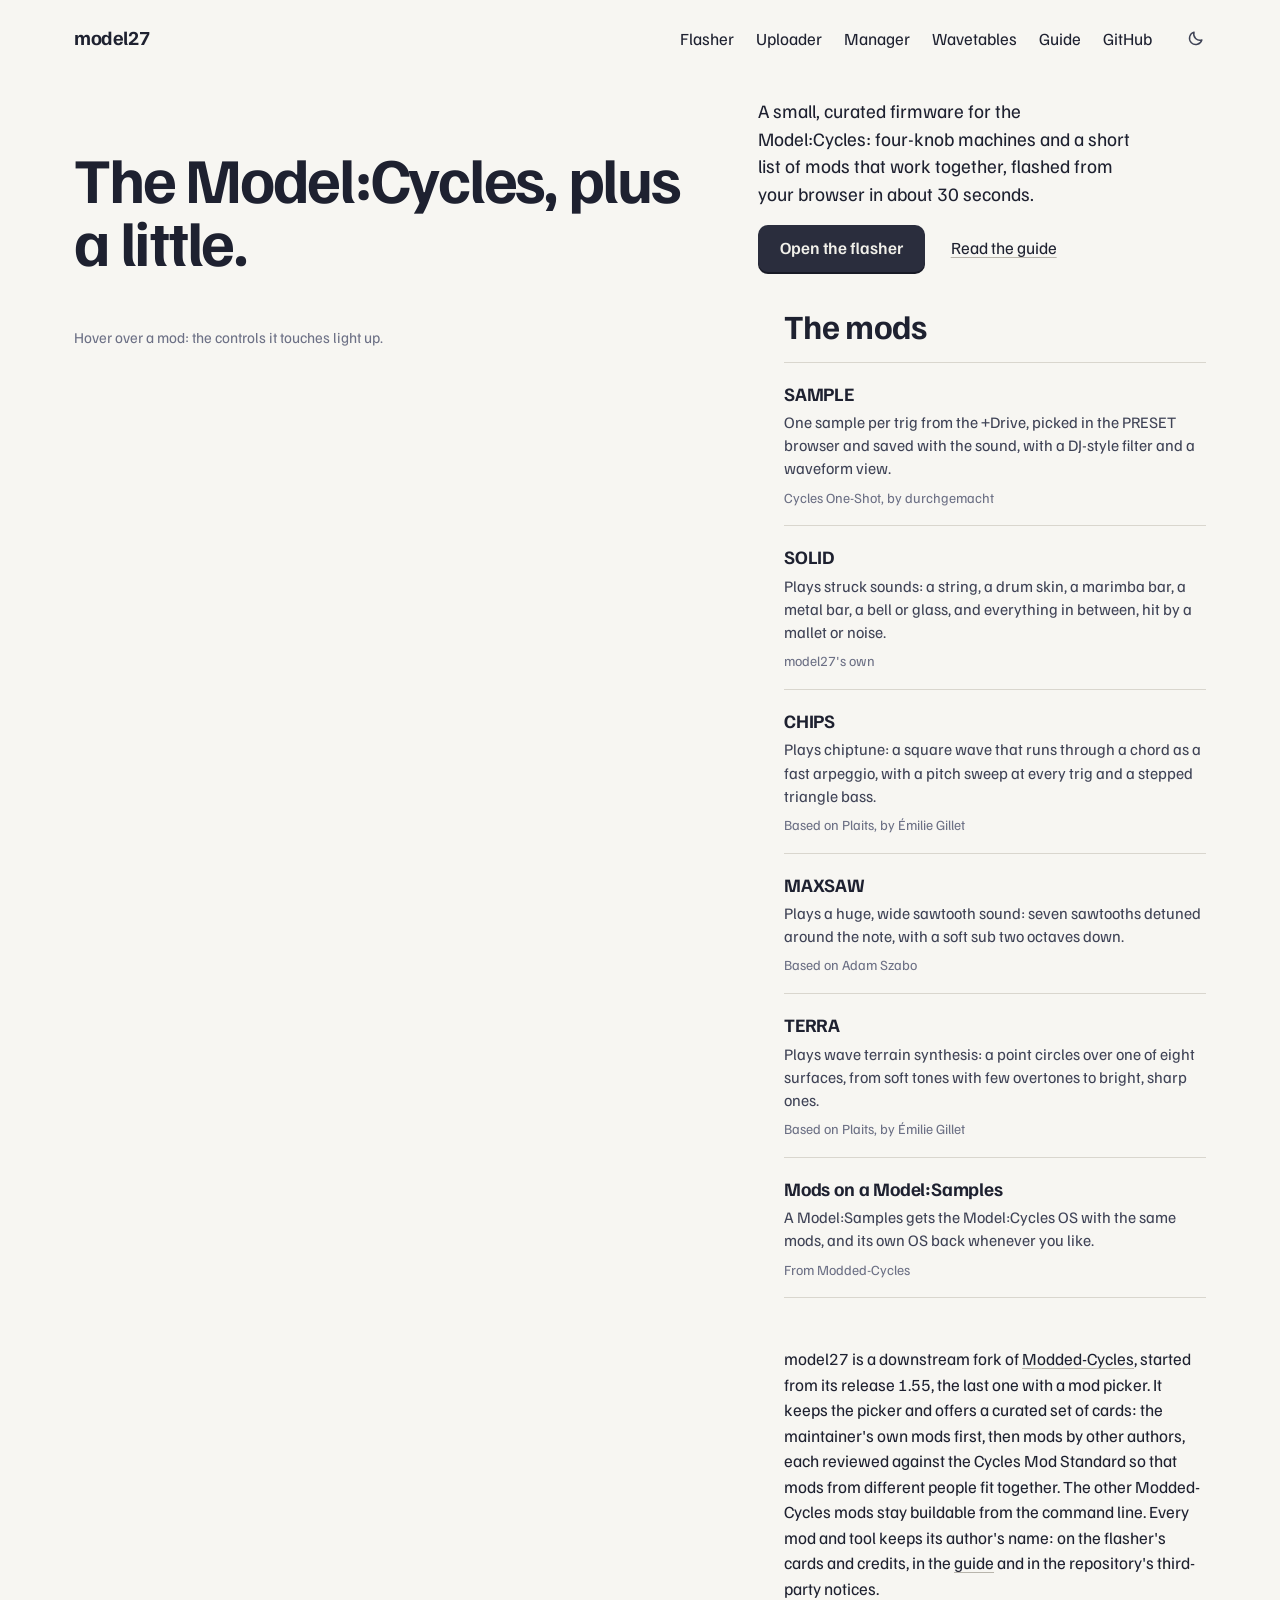
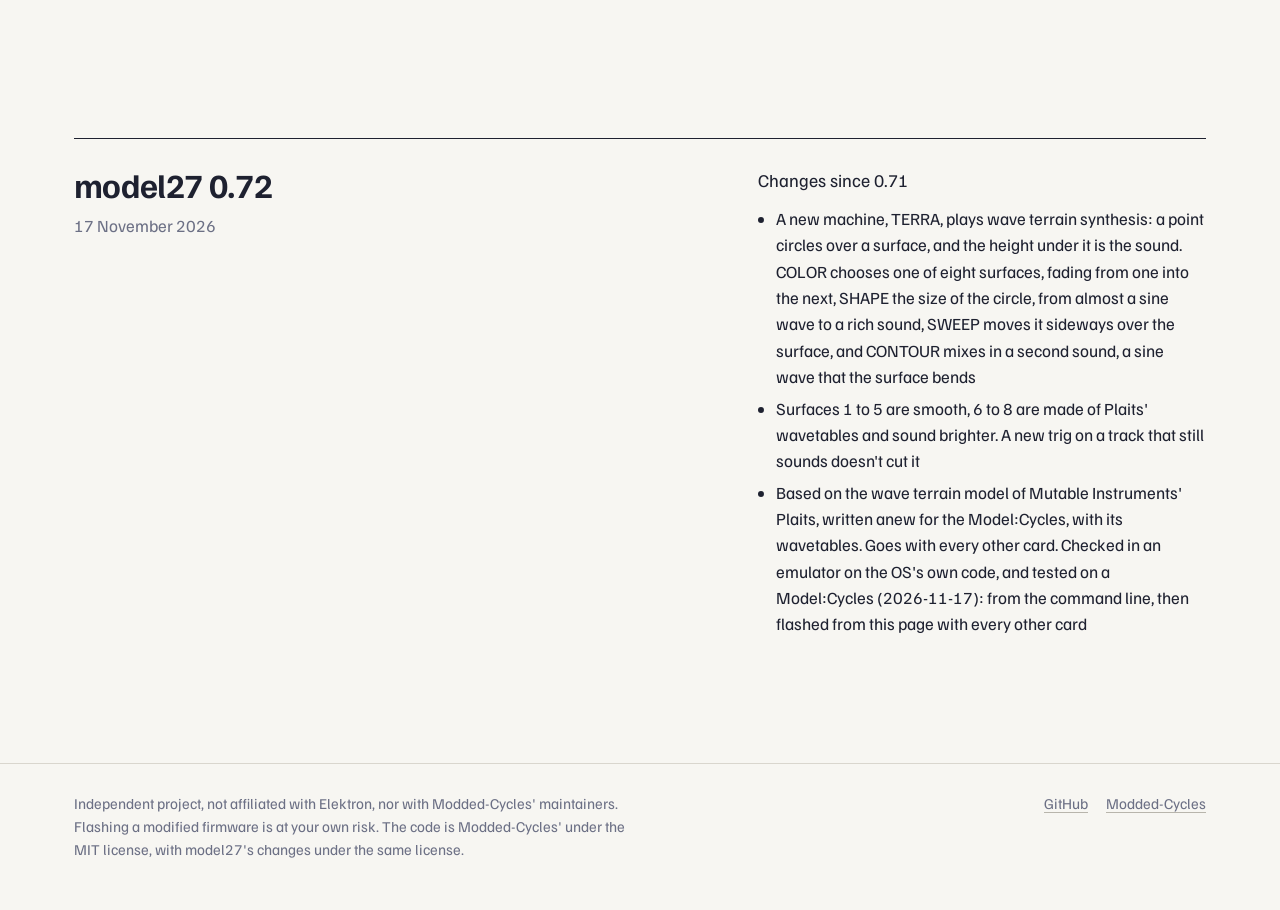
==== docs/index.html @ a1946363 "TERRA tested on the Model:Cycles from the page (release 0.72, notes/85 §12) The maintainer flashed r" ====
<!DOCTYPE html>
<html lang="en">
<head>
<meta charset="utf-8">
<meta name="viewport" content="width=device-width, initial-scale=1">
<title>model27</title>
<meta name="description" content="model27: a small, curated firmware for the Elektron Model:Cycles. Four-knob machines, a short list of mods that work together, patched in your browser from your own OS file. A downstream fork of Modded-Cycles.">
<meta name="theme-color" content="#f7f6f2" media="(prefers-color-scheme: light)">
<meta name="theme-color" content="#15161d" media="(prefers-color-scheme: dark)">
<link rel="icon" href="assets/icon.svg" type="image/svg+xml">
<link rel="preconnect" href="https://fonts.googleapis.com">
<link rel="preconnect" href="https://fonts.gstatic.com" crossorigin>
<link rel="stylesheet" href="https://fonts.googleapis.com/css2?family=Familjen+Grotesk:wght@400..700&family=Tiny5&display=swap">
<link rel="stylesheet" href="assets/site.css?v=2026-11-17-05">
<script>try{var t=localStorage.getItem("mc-theme")}catch(e){}if(t)document.documentElement.setAttribute("data-theme",t)</script>
<style>
  .intro{display:grid;grid-template-columns:minmax(0,7fr) minmax(0,5fr);gap:20px 56px;align-items:end;padding:44px 0 36px}
  .intro h1{font-size:clamp(40px,5vw,64px)}
  .intro p{font-size:19px;line-height:1.45;max-width:34ch;margin:0 0 18px}
  .act{display:flex;flex-wrap:wrap;align-items:center;gap:14px 26px}

  .bench{display:grid;grid-template-columns:minmax(0,1.55fr) minmax(0,1fr);gap:56px;align-items:start}
  .bench figure{margin:0;position:sticky;top:20px}
  .bench [data-device]{max-width:calc((100vh - 275px) * 1.467)}
  .bench figcaption{margin-top:18px;font-size:15px;color:var(--muted)}
  .bench h2{margin:0 0 18px}
  .mods{list-style:none;margin:0;padding:0;border-top:1px solid var(--line)}
  .mods a{display:block;padding:16px 0 17px;border-bottom:1px solid var(--line);text-decoration:none}
  .mods b{display:block;font-size:19px;letter-spacing:-.01em;margin-bottom:3px}
  .mods span{display:block;color:var(--ink-2);font-size:16px;line-height:1.45}
  .mods em{display:block;margin-top:6px;font-style:normal;font-size:14px;color:var(--muted)}
  .mods a:hover b,.mods a:focus-visible b{text-decoration:underline;text-decoration-color:var(--red);text-decoration-thickness:2px;text-underline-offset:.18em}
  .mods a:focus-visible{outline-offset:0}
  .about{margin-top:48px;max-width:70ch}
  .about p{font-size:17px;line-height:1.5}

  .release{display:grid;grid-template-columns:minmax(0,7fr) minmax(0,5fr);gap:12px 56px;margin-top:120px;padding-top:28px;border-top:1px solid var(--ink)}
  .release time{display:block;color:var(--muted);margin-top:10px}
  .release p{margin:0 0 .6em;font-size:18px}
  .release ul{margin:0;padding-left:1.1em}
  .release li{margin:.3em 0}

  @media (hover:none){.bench figcaption{display:none}}
  @media (max-width:900px){
    .intro{grid-template-columns:1fr;padding:36px 0 32px}
    .bench{grid-template-columns:1fr;gap:32px}
    .bench figure{position:static}
    .bench [data-device]{max-width:none}
    .release{grid-template-columns:1fr;margin-top:80px}
  }
</style>
</head>
<body data-page="home">

<header class="wrap top">
  <a class="brand" href="./">model27</a>
  <nav aria-label="Site">
    <a href="flasher/">Flasher</a>
    <a href="uploader/">Uploader</a>
    <a href="manager/">Manager</a>
    <a href="wavetables/">Wavetables</a>
    <a href="guide/">Guide</a>
    <a href="https://github.com/durchgemacht/model27" target="_blank" rel="noopener">GitHub</a>
  </nav>
  <button type="button" class="theme-btn" aria-label="Dark mode"><svg class="moon" width="18" height="18" viewBox="0 0 20 20" fill="none" stroke="currentColor" stroke-width="1.6" stroke-linejoin="round" aria-hidden="true"><path d="M16.5 12.2A7 7 0 0 1 7.8 3.5a7 7 0 1 0 8.7 8.7Z"/></svg><svg class="sun" width="18" height="18" viewBox="0 0 20 20" fill="none" stroke="currentColor" stroke-width="1.6" stroke-linecap="round" aria-hidden="true"><circle cx="10" cy="10" r="3.6"/><path d="M10 1.8v2.1M10 16.1v2.1M1.8 10h2.1M16.1 10h2.1M4.2 4.2l1.5 1.5M14.3 14.3l1.5 1.5M4.2 15.8l1.5-1.5M14.3 5.7l1.5-1.5"/></svg></button>
</header>

<main class="wrap">
  <section class="intro">
    <h1>The Model:Cycles, plus a little.</h1>
    <div>
      <p>A small, curated firmware for the Model:Cycles: four-knob machines and a short list of mods that work together, flashed from your browser in about 30 seconds.</p>
      <div class="act">
        <a class="btn" href="flasher/">Open the flasher</a>
        <a href="guide/">Read the guide</a>
      </div>
    </div>
  </section>

  <section class="bench">
    <figure>
      <div data-device="seq"></div>
      <figcaption>Hover over a mod: the controls it touches light up.</figcaption>
    </figure>
    <div>
      <h2>The mods</h2>
      <ol class="mods">
        <li><a href="guide/#sampler" data-hl="lcd,machines" data-lcd="07 SAMPLE/>ONE-SHOT">
          <b>SAMPLE</b>
          <span>One sample per trig from the +Drive, picked in the PRESET browser and saved with the sound, with a DJ-style filter and a waveform view.</span>
          <em>Cycles One-Shot, by durchgemacht</em></a></li>
        <li><a href="guide/#solid" data-hl="lcd,machines,synth" data-lcd="08 SOLID/>STRUCK">
          <b>SOLID</b>
          <span>Plays struck sounds: a string, a drum skin, a marimba bar, a metal bar, a bell or glass, and everything in between, hit by a mallet or noise.</span>
          <em>model27's own</em></a></li>
        <li><a href="guide/#chips" data-hl="lcd,machines,synth,punch,gate" data-lcd="09 CHIPS/>CHIPTUNE">
          <b>CHIPS</b>
          <span>Plays chiptune: a square wave that runs through a chord as a fast arpeggio, with a pitch sweep at every trig and a stepped triangle bass.</span>
          <em>Based on Plaits, by Émilie Gillet</em></a></li>
        <li><a href="guide/#maxsaw" data-hl="lcd,machines,synth,punch" data-lcd="10 MAXSAW/>WIDE SAW">
          <b>MAXSAW</b>
          <span>Plays a huge, wide sawtooth sound: seven sawtooths detuned around the note, with a soft sub two octaves down.</span>
          <em>Based on Adam Szabo</em></a></li>
        <li><a href="guide/#terra" data-hl="lcd,machines,synth" data-lcd="11 TERRA/>TERRAIN">
          <b>TERRA</b>
          <span>Plays wave terrain synthesis: a point circles over one of eight surfaces, from soft tones with few overtones to bright, sharp ones.</span>
          <em>Based on Plaits, by Émilie Gillet</em></a></li>
        <li><a href="guide/#mods-on-samples" data-hl="lcd,pads" data-lcd="MODEL:SAMPLES/>WITH MODS">
          <b>Mods on a Model:Samples</b>
          <span>A Model:Samples gets the Model:Cycles OS with the same mods, and its own OS back whenever you like.</span>
          <em>From Modded-Cycles</em></a></li>
      </ol>
      <div class="about">
        <p>model27 is a downstream fork of <a href="https://github.com/18nelli18/Modded-Cycles" target="_blank" rel="noopener">Modded-Cycles</a>, started from its release 1.55, the last one with a mod picker. It keeps the picker and offers a curated set of cards: the maintainer's own mods first, then mods by other authors, each reviewed against the Cycles Mod Standard so that mods from different people fit together. The other Modded-Cycles mods stay buildable from the command line. Every mod and tool keeps its author's name: on the flasher's cards and credits, in the <a href="guide/#trouble">guide</a> and in the repository's third-party notices.</p>
      </div>
    </div>
  </section>

  <section class="release" id="version">
    <div>
      <h2>model27 <span data-rel="version">0.1</span></h2>
      <time data-rel="date">2026-10-21</time>
    </div>
    <div data-rel="changes"></div>
  </section>
</main>

<footer class="foot">
  <div class="wrap">
    <p>
      Independent project, not affiliated with Elektron, nor with Modded-Cycles' maintainers. Flashing a modified firmware is at your own risk. The code is Modded-Cycles' under the MIT license, with model27's changes under the same license.
      </p>
    <nav aria-label="Footer"><a href="https://github.com/durchgemacht/model27" target="_blank" rel="noopener">GitHub</a><a href="https://github.com/18nelli18/Modded-Cycles" target="_blank" rel="noopener">Modded-Cycles</a></nav>
  </div>
</footer>

<script src="assets/release.js?v=2026-11-17-05"></script>
<script src="assets/cycles.js?v=2026-11-17-05"></script>
<script src="assets/site.js?v=2026-11-17-05"></script>
</body>
</html>
---- docs/assets/site.css ----
/* Modded-Cycles — shared styles: home, flasher, guide.
 * The page takes the colours of the unit: light grey casing, charcoal keys, the red of a lit trig key.
 * Dark theme: the page goes dark, the drawn unit keeps its own colours (--mc-*).
 * Plain CSS (no nesting): the flasher's smoke test parses it with jsdom. */

:root{
  color-scheme:light;
  --paper:#f7f6f2;
  --casing:#ebe9e3;
  --well:#e2e0d9;
  --line:#d9d6ce;
  --line-2:#b8b5ac;
  --ink:#1e2130;
  --ink-2:#3f4356;
  --muted:#6c7085;
  --ctl:#2a2d3d;          /* page controls shaped like the unit's keys */
  --ctl-ink:#f1f0ea;
  --ctl-edge:#181a26;
  --mc-casing:#cfcecb;    /* the drawn unit, the same in both themes */
  --mc-well:#c5c4c0;
  --mc-key:#46474b;
  --mc-key-ink:#e8e7e3;
  --red:#ff7a3d;
  --red-ink:#c24f14;
  --accent-ink:#2a1708;   /* text on the accent */
  --accent-glow:rgba(255,122,61,.28);
  --accent-2:#7a5cff;     /* violet: experimental tags, section numbers */
  --accent-2-bg:#ebe6ff;
  --lcd:#bfeef6;
  --lcd-ink:#0f4a57;
  --ok:#2b6a3b;
  --warn:#875300;
  --bad:#a3291b;
  --f:"Familjen Grotesk",ui-sans-serif,system-ui,-apple-system,"Segoe UI",Helvetica,Arial,sans-serif;
  --f-lcd:"Tiny5",ui-monospace,monospace;
  --f-code:ui-monospace,SFMono-Regular,Menlo,Consolas,monospace;
  --r:10px;
  --wrap:1180px;
  --gut:24px;
}

@media (prefers-color-scheme:dark){
  :root:not([data-theme="light"]){
    color-scheme:dark;
    --paper:#15161d;
    --casing:#1f2130;
    --well:#262838;
    --line:#2e3142;
    --line-2:#4a4e63;
    --ink:#f1f0ea;
    --ink-2:#c8c9d4;
    --muted:#9a9db0;
    --ctl:#e6e4dc;
    --ctl-ink:#15161d;
    --ctl-edge:#a8a69e;
    --red:#ff8f5a;
    --red-ink:#ffb08a;
    --accent-ink:#2a1708;
    --accent-glow:rgba(255,143,90,.28);
    --accent-2:#a695ff;
    --accent-2-bg:#2b2452;
    --lcd:#163f49;
    --lcd-ink:#bfeef6;
    --ok:#71d08c;
    --warn:#e9b44f;
    --bad:#ff7b6b;
  }
}
:root[data-theme="dark"]{
  color-scheme:dark;
  --paper:#15161d;
  --casing:#1f2130;
  --well:#262838;
  --line:#2e3142;
  --line-2:#4a4e63;
  --ink:#f1f0ea;
  --ink-2:#c8c9d4;
  --muted:#9a9db0;
  --ctl:#e6e4dc;
  --ctl-ink:#15161d;
  --ctl-edge:#a8a69e;
  --red:#ff8f5a;
  --red-ink:#ffb08a;
  --accent-ink:#2a1708;
  --accent-glow:rgba(255,143,90,.28);
  --accent-2:#a695ff;
  --accent-2-bg:#2b2452;
  --lcd:#163f49;
  --lcd-ink:#bfeef6;
  --ok:#71d08c;
  --warn:#e9b44f;
  --bad:#ff7b6b;
}

*,*::before,*::after{box-sizing:border-box}
html{-webkit-text-size-adjust:100%;scroll-padding-top:24px}
body{margin:0;background:var(--paper);color:var(--ink);font:400 17px/1.55 var(--f);-webkit-font-smoothing:antialiased}
img,svg{display:block;max-width:100%}
p{margin:0 0 1em}
a{color:inherit;text-decoration-thickness:1px;text-underline-offset:.2em;text-decoration-color:var(--line-2)}
a:hover{text-decoration-color:var(--red)}
::selection{background:var(--red);color:var(--accent-ink)}
:focus-visible{outline:2px solid var(--ink);outline-offset:3px}
code{font:.86em/1 var(--f-code);background:var(--casing);padding:.15em .35em;border-radius:3px;white-space:nowrap}
h1,h2,h3{margin:0;font-weight:700;letter-spacing:-.02em;line-height:1.05}
h1{font-size:clamp(42px,6.2vw,78px);letter-spacing:-.035em;line-height:.98}
h2{font-size:clamp(26px,3vw,34px)}
h3{font-size:20px;letter-spacing:-.01em}
.wrap{max-width:var(--wrap);margin:0 auto;padding:0 var(--gut)}
.muted{color:var(--muted)}

/* header */
.top{display:flex;align-items:baseline;gap:28px;padding-top:22px;flex-wrap:wrap}
.brand{font-weight:700;font-size:20px;letter-spacing:-.02em;text-decoration:none;margin-right:auto}
.top nav{display:flex;gap:22px;flex-wrap:wrap;align-items:baseline}
.top nav a{text-decoration:none}
.top nav a:hover,.top nav a[aria-current="page"]{text-decoration:underline;text-decoration-color:var(--red);text-decoration-thickness:2px}
/* theme switch: a moon in the light theme, a sun in the dark one */
.theme-btn{align-self:center;display:grid;place-items:center;width:32px;height:32px;margin:-6px -6px -6px 0;padding:0;border:0;border-radius:var(--r);
  background:none;color:var(--ink-2);cursor:pointer}
.theme-btn:hover{color:var(--ink);background:var(--casing)}
.theme-btn .sun{display:none}
@media (prefers-color-scheme:dark){
  :root:not([data-theme="light"]) .theme-btn .sun{display:block}
  :root:not([data-theme="light"]) .theme-btn .moon{display:none}
}
:root[data-theme="dark"] .theme-btn .sun{display:block}
:root[data-theme="dark"] .theme-btn .moon{display:none}

/* buttons: a charcoal key that lights up red */
.btn{display:inline-flex;align-items:center;gap:10px;padding:14px 22px;border:0;border-radius:var(--r);
  background:var(--ctl);color:var(--ctl-ink);font:600 17px/1.1 var(--f);text-decoration:none;cursor:pointer;
  box-shadow:0 2px 0 var(--ctl-edge);transition:background .1s,color .1s}
.btn:hover{background:var(--red);color:var(--accent-ink)}
.btn:active{transform:translateY(1px);box-shadow:0 1px 0 var(--ctl-edge)}

/* footer */
.foot{margin-top:120px;padding:28px 0 48px;border-top:1px solid var(--line);font-size:15px;color:var(--muted)}
.foot .wrap{display:flex;flex-wrap:wrap;gap:12px 32px;justify-content:space-between}
.foot p{margin:0;max-width:62ch}
.foot nav{display:flex;gap:18px}

/* ---- the Model:Cycles drawing (assets/cycles.js) ---- */
.mc{width:100%;height:auto;overflow:visible}
.mc text{font-family:var(--f)}
.mc-edge{fill:#b4b3ae}
.mc-body{fill:var(--mc-casing)}
.mc-plate{fill:none;stroke:#b2b1ac;stroke-width:1.4}
.mc-well{fill:var(--mc-well);stroke:#acaba6;stroke-width:1.2}
.mc-tape rect{fill:#202022}
.mc-tape .tape-t{fill:#efeee8;font-size:17px;font-weight:700;letter-spacing:.34em}
.key-cap{fill:var(--mc-key)}
.key .kt{fill:var(--mc-key-ink);font-size:12px;font-weight:700;letter-spacing:.04em}
.key .kt.num{font-size:13px}
.key.pad .pt{fill:var(--mc-key-ink);font-size:17px;font-weight:700}
.key .ul{fill:var(--mc-key-ink)}
.ico{fill:none;stroke:var(--mc-key-ink);stroke-width:1.7;stroke-linecap:round;stroke-linejoin:round}
.key.on .key-cap,.key.lit .key-cap{fill:var(--red)}
.key.on .kt,.key.lit .kt,.key.on .pt,.key.lit .pt{fill:var(--accent-ink)}
.key.on .ul,.key.lit .ul{fill:var(--accent-ink)}
.key.lit .ico{stroke:var(--accent-ink)}
.kn-ring{fill:#3c3d41}
.kn-cap{fill:#56575b}
.knob.big .kn-ring{fill:#495b5f}
.knob.big .kn-cap{fill:#62757a}
.kn-led{fill:#bebdb8;stroke:#a6a5a0;stroke-width:1}
.knob.lit .kn-ring{stroke:var(--red);stroke-width:5}
.knob.lit .kn-led{fill:var(--red);stroke:var(--red)}
.lcd-bezel{fill:#303134}
.lcd.lit .lcd-bezel{stroke:var(--red);stroke-width:5}
.lcd-glass{fill:var(--lcd)}
.lcd-t{fill:var(--lcd-ink);font-family:var(--f-lcd) !important;font-size:11px}
.lcd-t.inv{fill:var(--lcd)}
.lcd-sel{fill:var(--lcd-ink)}
.lcd-logo{fill:var(--lcd-ink);font-family:var(--f-lcd) !important;font-size:23px;letter-spacing:.02em}
/* while controls are lit, the rest of the panel steps back and stops blinking */
.mc .key,.mc .knob,.mc .lb,.mc .lb2,.mc .lb3,.mc .name,.mc .pg-led,.mc .pwr,.mc-tape{transition:opacity .15s}
.mc.focus .key:not(.lit),.mc.focus .knob:not(.lit){opacity:.28}
.mc.focus .lb,.mc.focus .lb2,.mc.focus .lb3,.mc.focus .name,.mc.focus .pg-led,.mc.focus .pwr,.mc.focus .mc-tape{opacity:.3}
.mc.focus .key.on:not(.lit) .key-cap{fill:var(--mc-key)}
.mc.focus .key.on:not(.lit) .kt,.mc.focus .key.on:not(.lit) .pt{fill:var(--mc-key-ink)}
.mc.focus .key.on:not(.lit) .ul{fill:var(--mc-key-ink)}
.lb{fill:#3a3a38;font-size:10.5px;font-weight:700;letter-spacing:.03em}
.lb2{fill:#74736f;font-size:8.5px;font-weight:600;letter-spacing:.03em;text-decoration:underline}
.lb3{fill:#74736f;font-size:7px;font-weight:600}
.name{fill:#2a2a28;font-size:14.5px;font-weight:700;letter-spacing:-.01em}
.pg-led{fill:#bebdb8}
.pg-led.on{fill:var(--red)}
.pwr{fill:none;stroke:#5b5a56;stroke-width:1.5;stroke-linecap:round}

@media (max-width:720px){
  :root{--gut:18px}
  body{font-size:16px}
  .top{gap:10px 20px}
  .foot{margin-top:80px}
}
@media (prefers-reduced-motion:reduce){
  *{transition:none !important;animation:none !important}
}
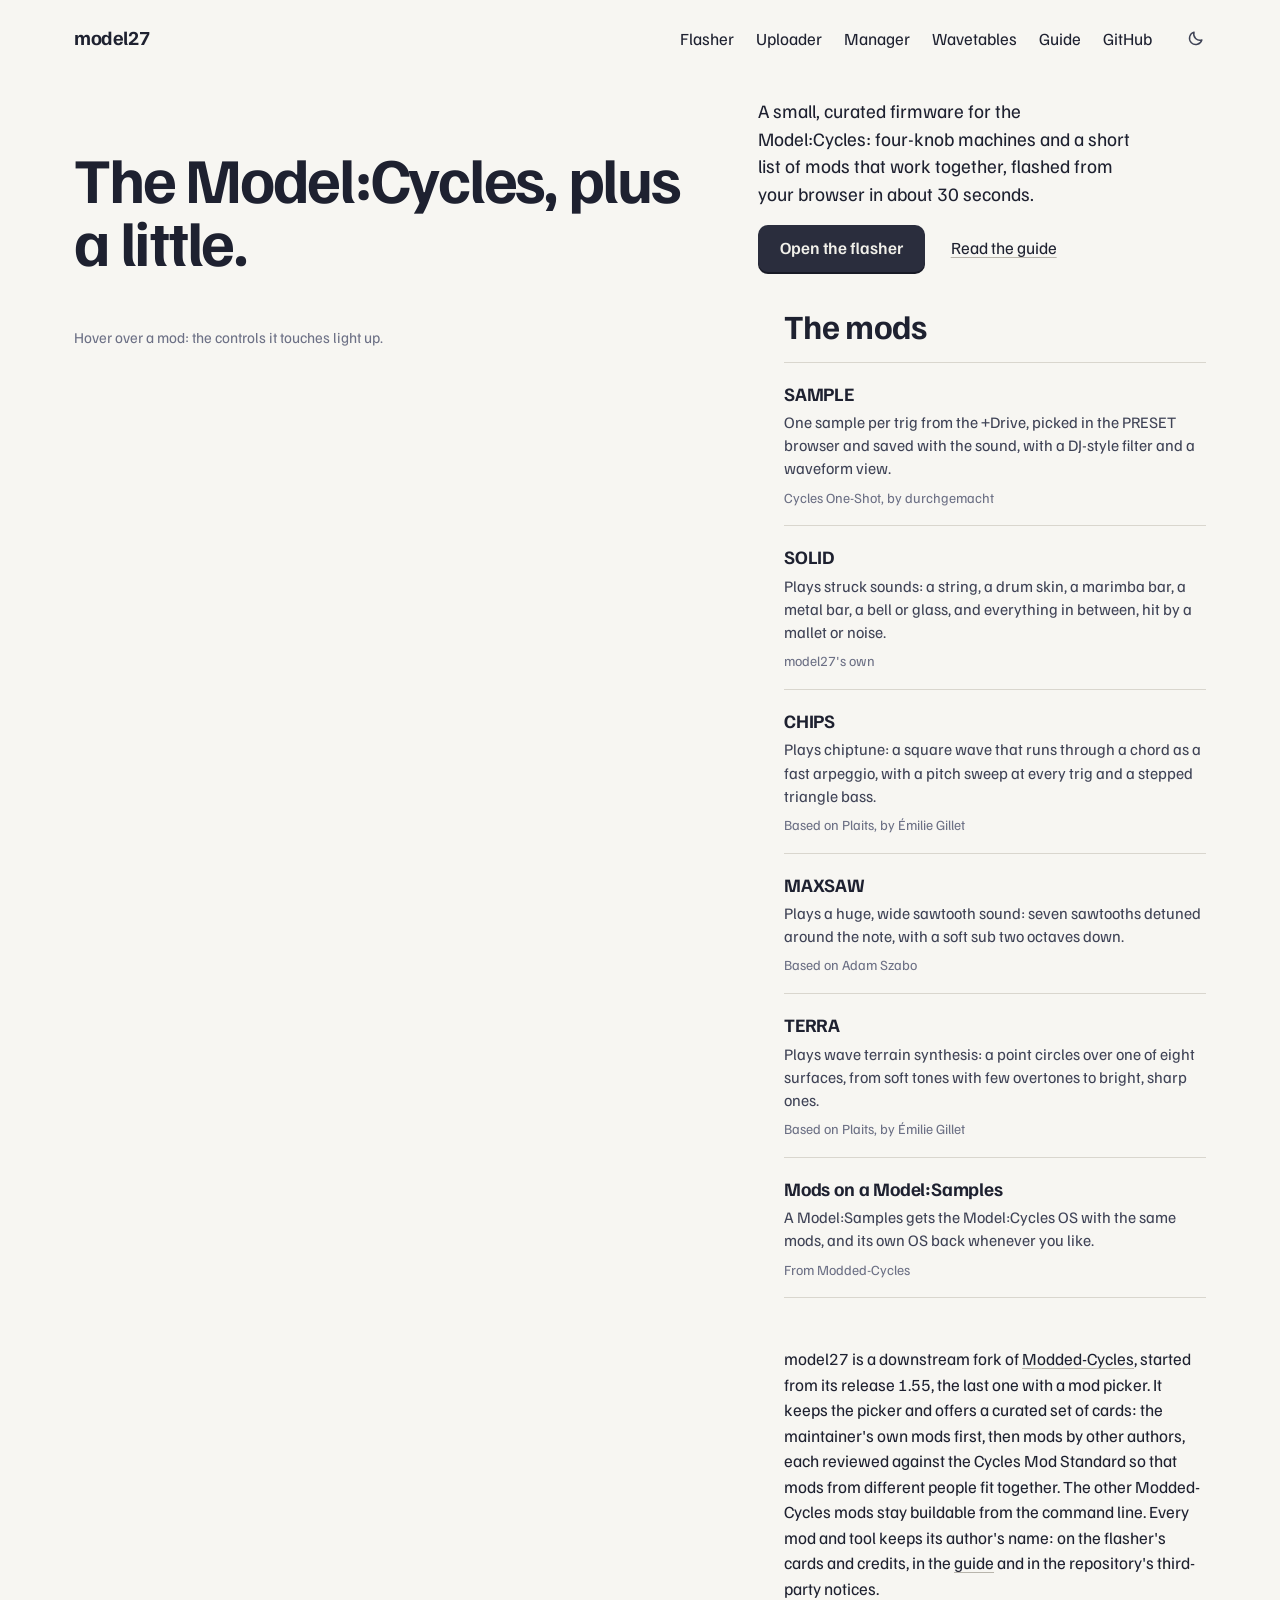
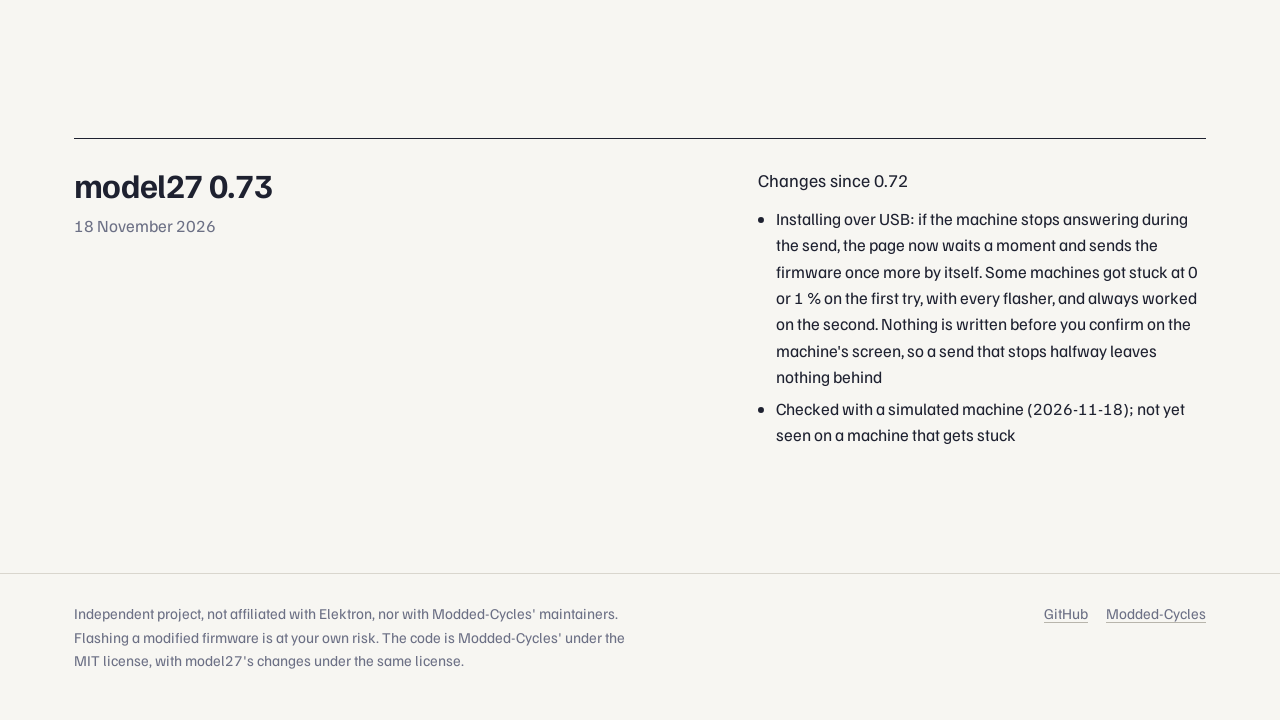
==== commit 4d746599: "Flasher: one automatic second send when the machine stops answering (release 0.73, notes/37 §8) A te" ====
--- a/docs/index.html
+++ b/docs/index.html
@@ -11,7 +11,7 @@
 <link rel="preconnect" href="https://fonts.googleapis.com">
 <link rel="preconnect" href="https://fonts.gstatic.com" crossorigin>
 <link rel="stylesheet" href="https://fonts.googleapis.com/css2?family=Familjen+Grotesk:wght@400..700&family=Tiny5&display=swap">
-<link rel="stylesheet" href="assets/site.css?v=2026-11-17-05">
+<link rel="stylesheet" href="assets/site.css?v=2026-11-18-01">
 <script>try{var t=localStorage.getItem("mc-theme")}catch(e){}if(t)document.documentElement.setAttribute("data-theme",t)</script>
 <style>
   .intro{display:grid;grid-template-columns:minmax(0,7fr) minmax(0,5fr);gap:20px 56px;align-items:end;padding:44px 0 36px}
@@ -134,8 +134,8 @@
   </div>
 </footer>
 
-<script src="assets/release.js?v=2026-11-17-05"></script>
-<script src="assets/cycles.js?v=2026-11-17-05"></script>
-<script src="assets/site.js?v=2026-11-17-05"></script>
+<script src="assets/release.js?v=2026-11-18-01"></script>
+<script src="assets/cycles.js?v=2026-11-18-01"></script>
+<script src="assets/site.js?v=2026-11-18-01"></script>
 </body>
 </html>
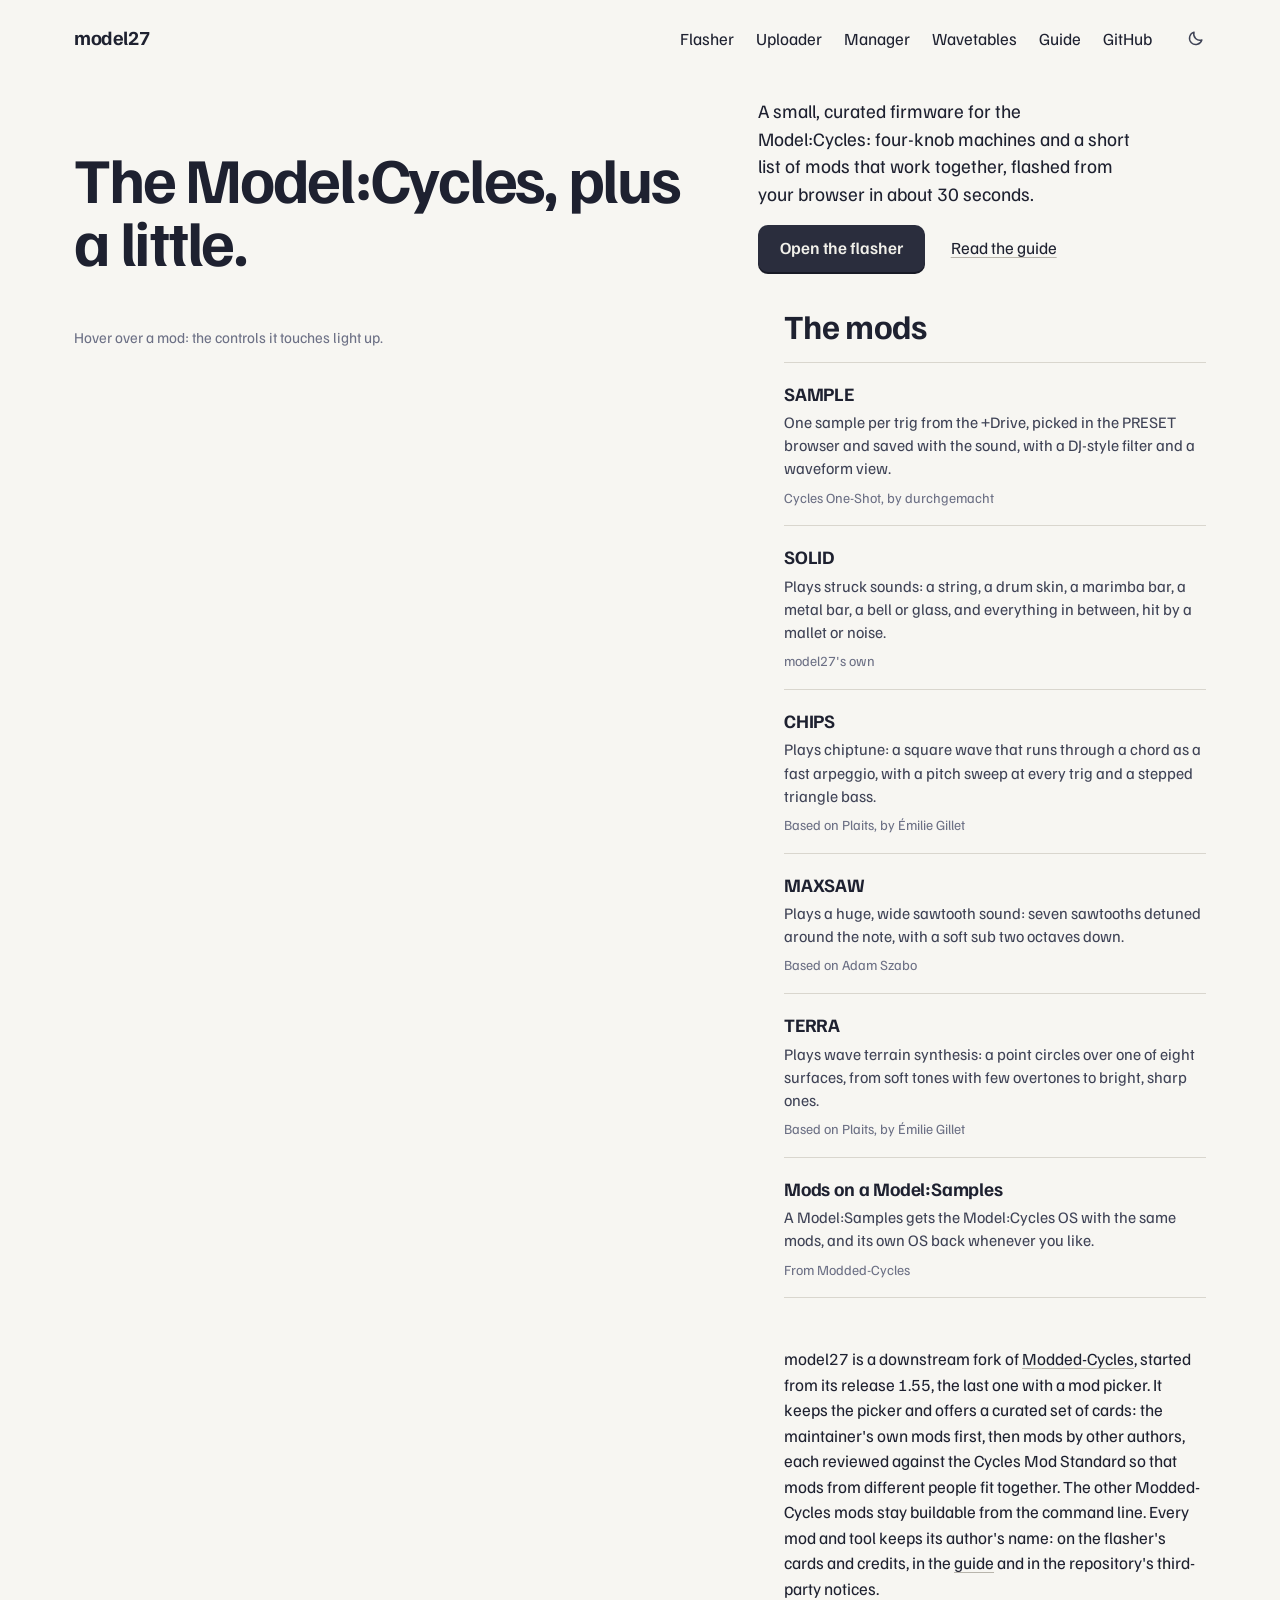
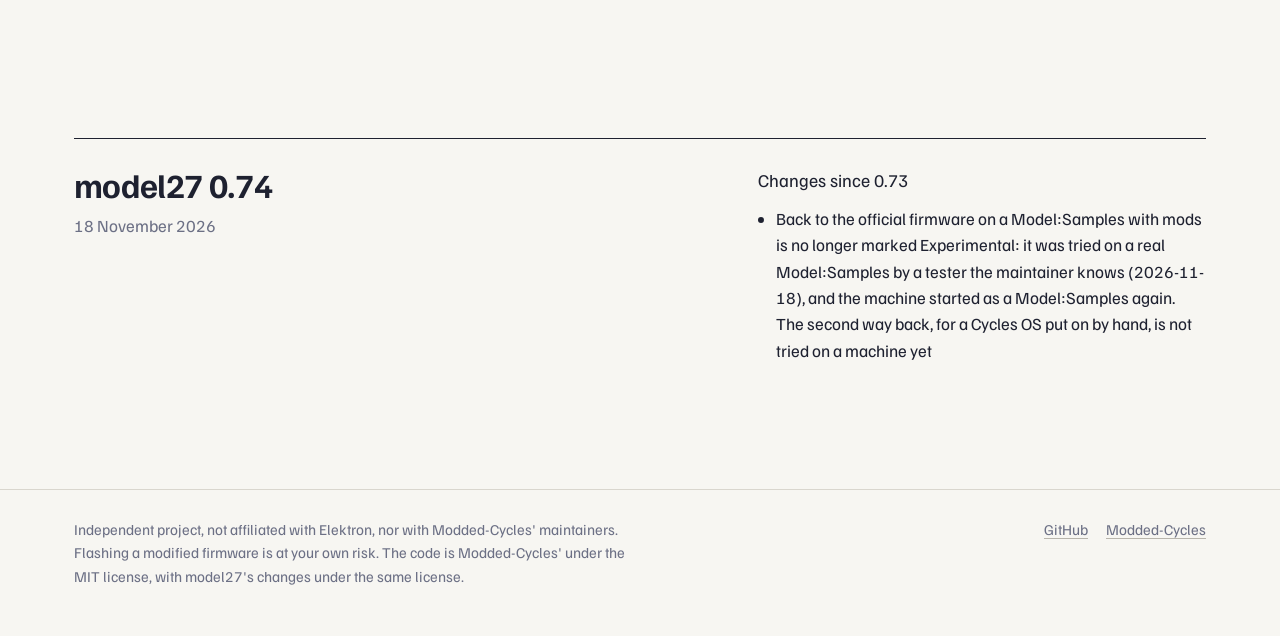
==== commit 915da3c3: "Model:Samples way back tested on a real Model:Samples (release 0.74, notes/57 §7) A tester the maint" ====
--- a/docs/index.html
+++ b/docs/index.html
@@ -11,7 +11,7 @@
 <link rel="preconnect" href="https://fonts.googleapis.com">
 <link rel="preconnect" href="https://fonts.gstatic.com" crossorigin>
 <link rel="stylesheet" href="https://fonts.googleapis.com/css2?family=Familjen+Grotesk:wght@400..700&family=Tiny5&display=swap">
-<link rel="stylesheet" href="assets/site.css?v=2026-11-18-01">
+<link rel="stylesheet" href="assets/site.css?v=2026-11-18-02">
 <script>try{var t=localStorage.getItem("mc-theme")}catch(e){}if(t)document.documentElement.setAttribute("data-theme",t)</script>
 <style>
   .intro{display:grid;grid-template-columns:minmax(0,7fr) minmax(0,5fr);gap:20px 56px;align-items:end;padding:44px 0 36px}
@@ -134,8 +134,8 @@
   </div>
 </footer>
 
-<script src="assets/release.js?v=2026-11-18-01"></script>
-<script src="assets/cycles.js?v=2026-11-18-01"></script>
-<script src="assets/site.js?v=2026-11-18-01"></script>
+<script src="assets/release.js?v=2026-11-18-02"></script>
+<script src="assets/cycles.js?v=2026-11-18-02"></script>
+<script src="assets/site.js?v=2026-11-18-02"></script>
 </body>
 </html>
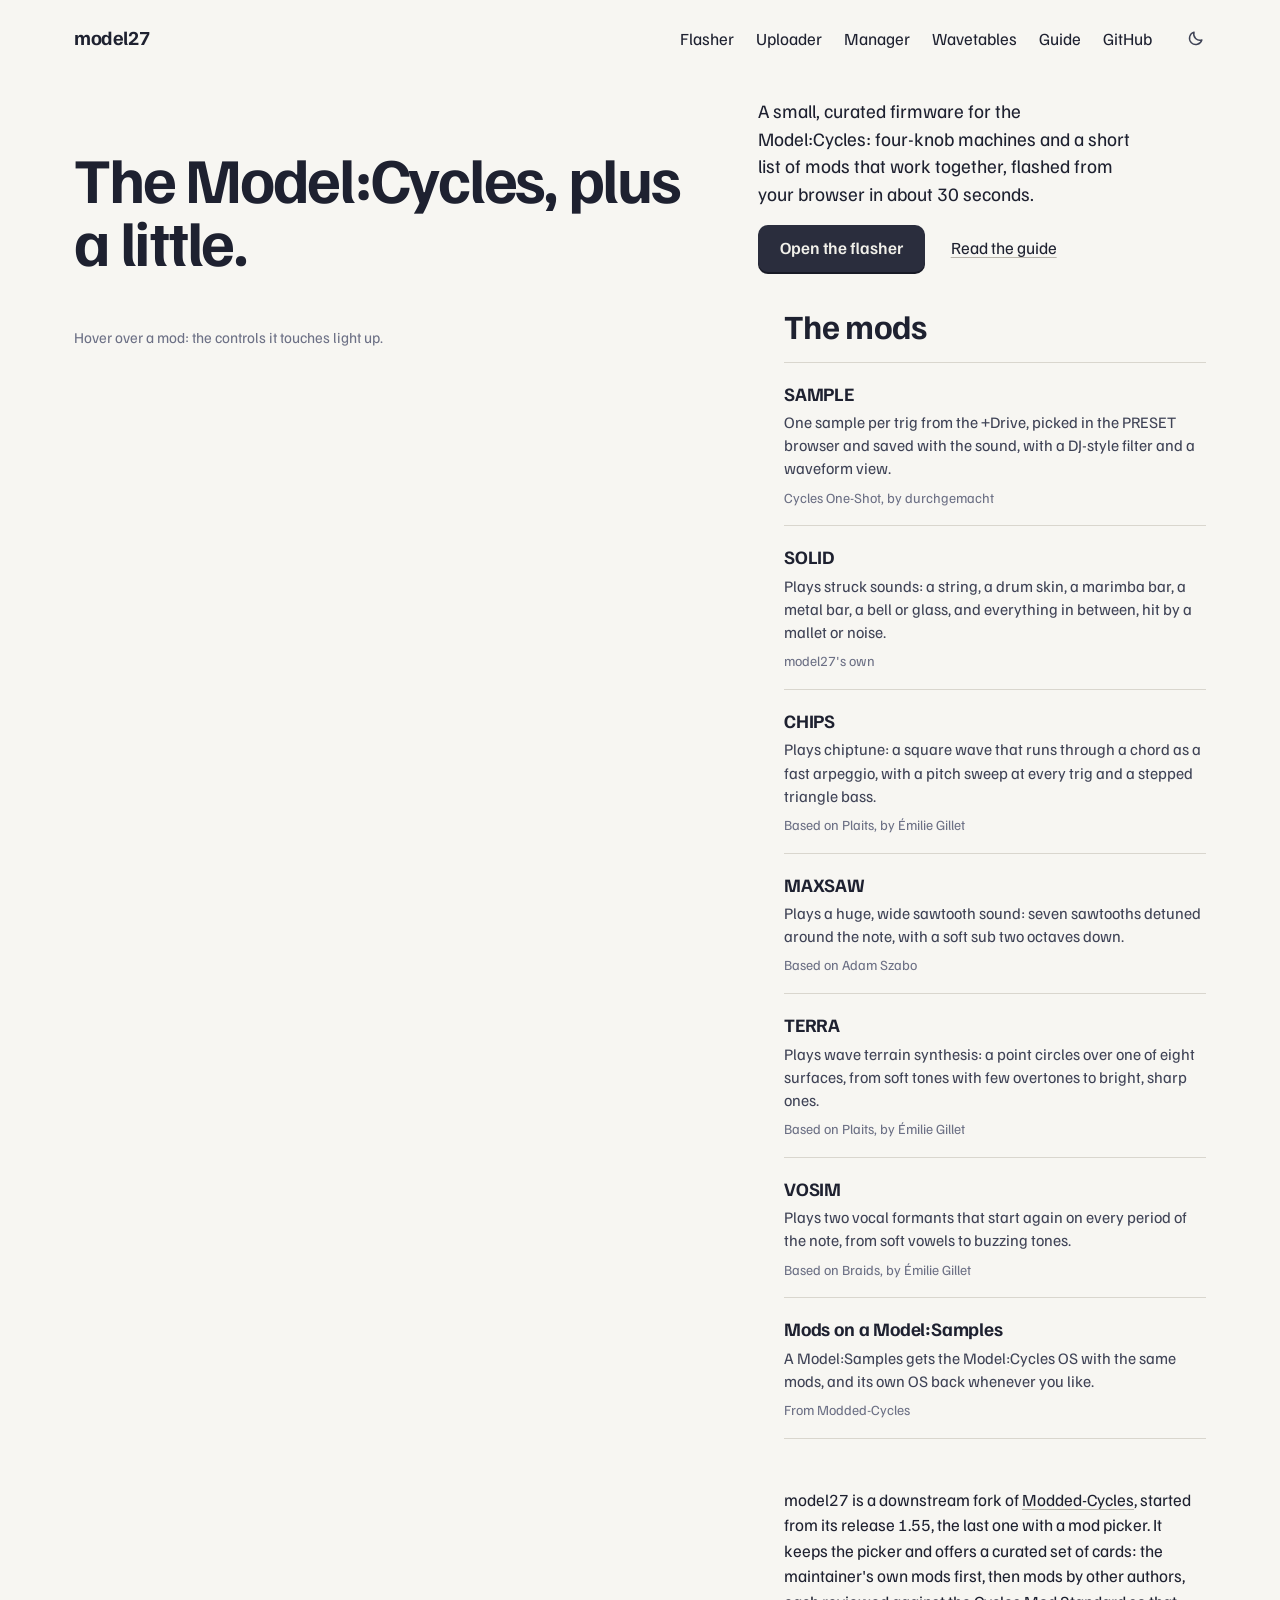
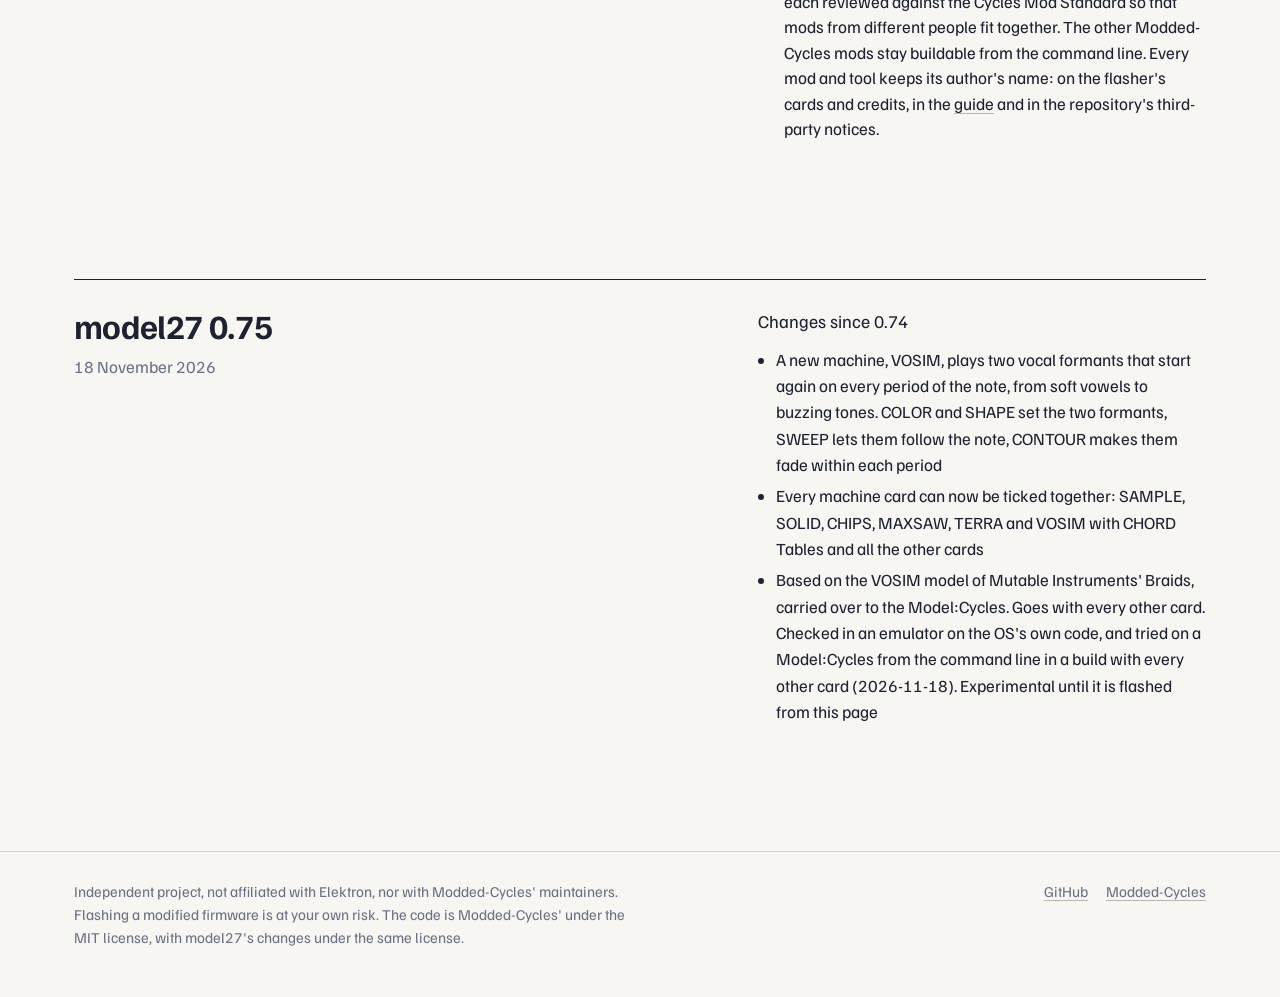
==== commit 08b8ed80: "VOSIM in the flasher: Braids' VOSIM oscillator with formant tracking (release 0.75, notes/86) A sixt" ====
--- a/docs/index.html
+++ b/docs/index.html
@@ -11,7 +11,7 @@
 <link rel="preconnect" href="https://fonts.googleapis.com">
 <link rel="preconnect" href="https://fonts.gstatic.com" crossorigin>
 <link rel="stylesheet" href="https://fonts.googleapis.com/css2?family=Familjen+Grotesk:wght@400..700&family=Tiny5&display=swap">
-<link rel="stylesheet" href="assets/site.css?v=2026-11-18-02">
+<link rel="stylesheet" href="assets/site.css?v=2026-11-18-03">
 <script>try{var t=localStorage.getItem("mc-theme")}catch(e){}if(t)document.documentElement.setAttribute("data-theme",t)</script>
 <style>
   .intro{display:grid;grid-template-columns:minmax(0,7fr) minmax(0,5fr);gap:20px 56px;align-items:end;padding:44px 0 36px}
@@ -105,6 +105,10 @@
           <b>TERRA</b>
           <span>Plays wave terrain synthesis: a point circles over one of eight surfaces, from soft tones with few overtones to bright, sharp ones.</span>
           <em>Based on Plaits, by Émilie Gillet</em></a></li>
+        <li><a href="guide/#vosim" data-hl="lcd,machines,synth" data-lcd="12 VOSIM/>FORMANTS">
+          <b>VOSIM</b>
+          <span>Plays two vocal formants that start again on every period of the note, from soft vowels to buzzing tones.</span>
+          <em>Based on Braids, by Émilie Gillet</em></a></li>
         <li><a href="guide/#mods-on-samples" data-hl="lcd,pads" data-lcd="MODEL:SAMPLES/>WITH MODS">
           <b>Mods on a Model:Samples</b>
           <span>A Model:Samples gets the Model:Cycles OS with the same mods, and its own OS back whenever you like.</span>
@@ -134,8 +138,8 @@
   </div>
 </footer>
 
-<script src="assets/release.js?v=2026-11-18-02"></script>
-<script src="assets/cycles.js?v=2026-11-18-02"></script>
-<script src="assets/site.js?v=2026-11-18-02"></script>
+<script src="assets/release.js?v=2026-11-18-03"></script>
+<script src="assets/cycles.js?v=2026-11-18-03"></script>
+<script src="assets/site.js?v=2026-11-18-03"></script>
 </body>
 </html>
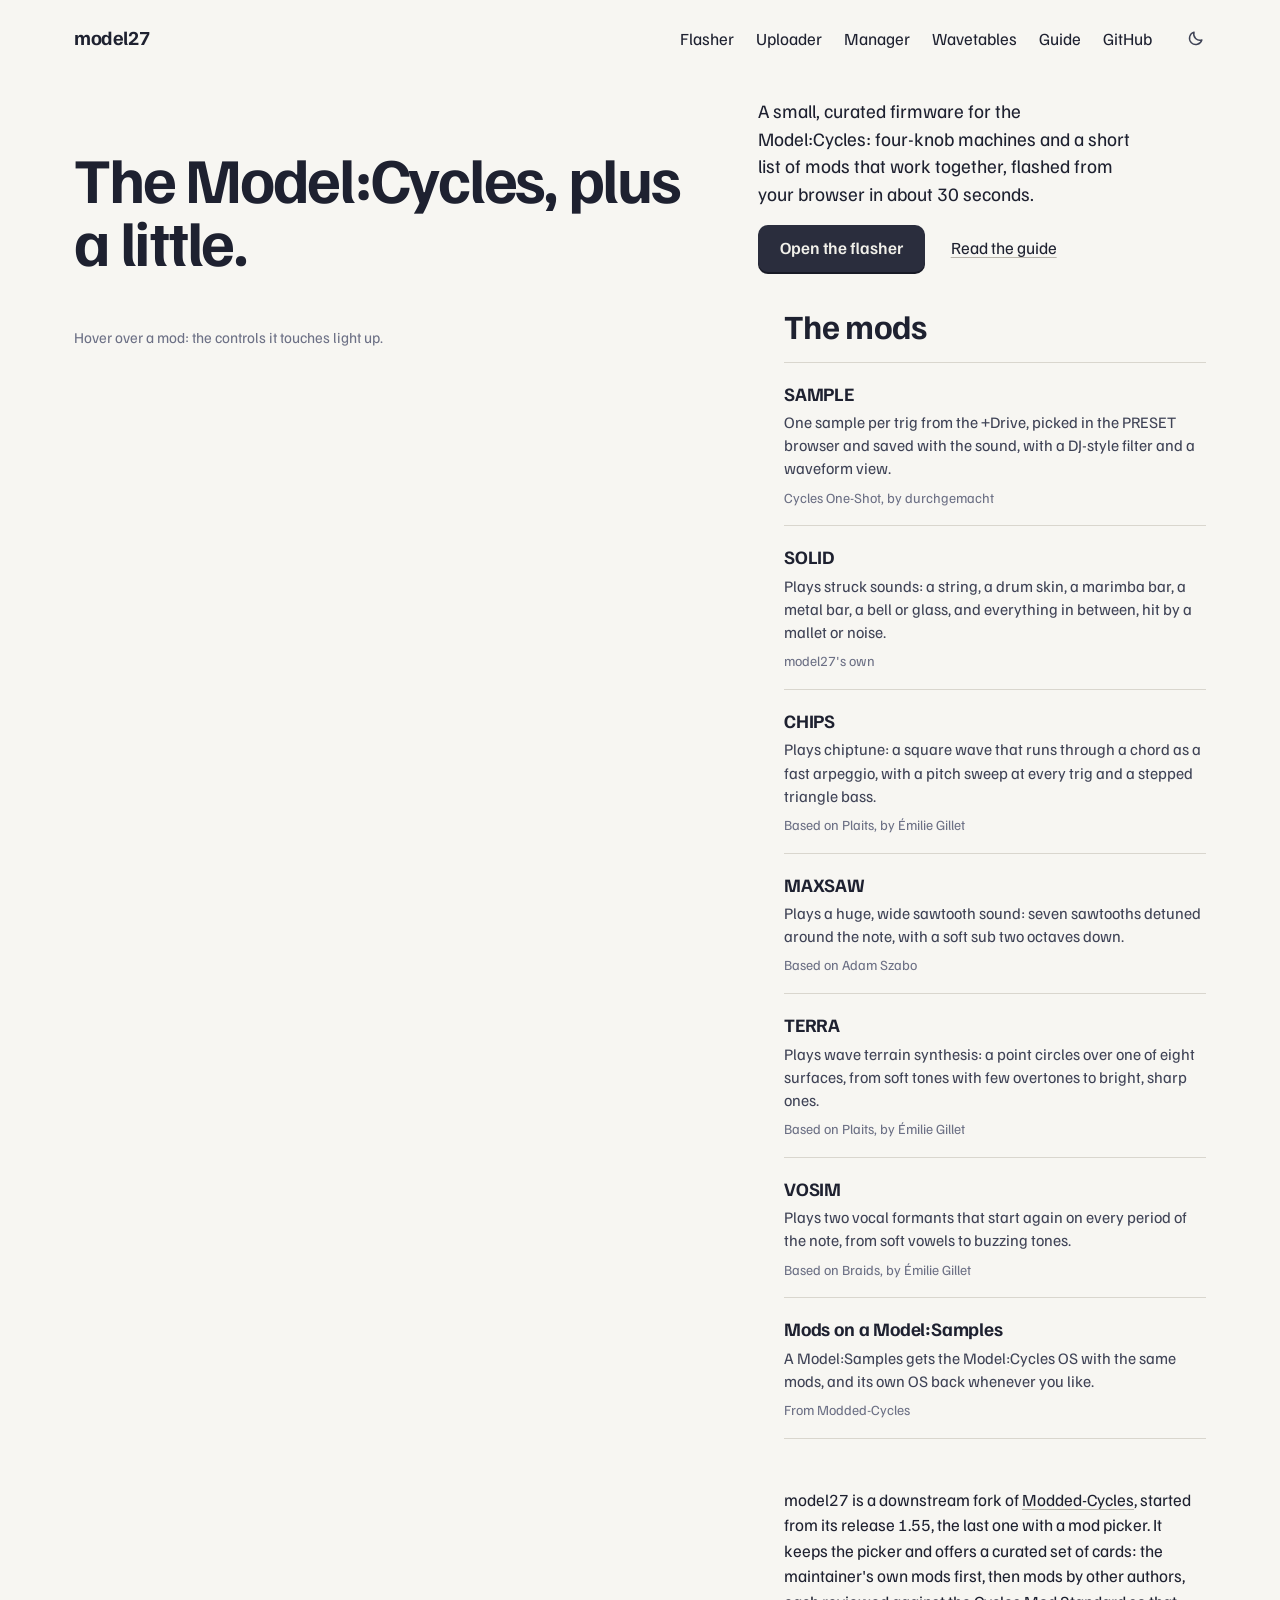
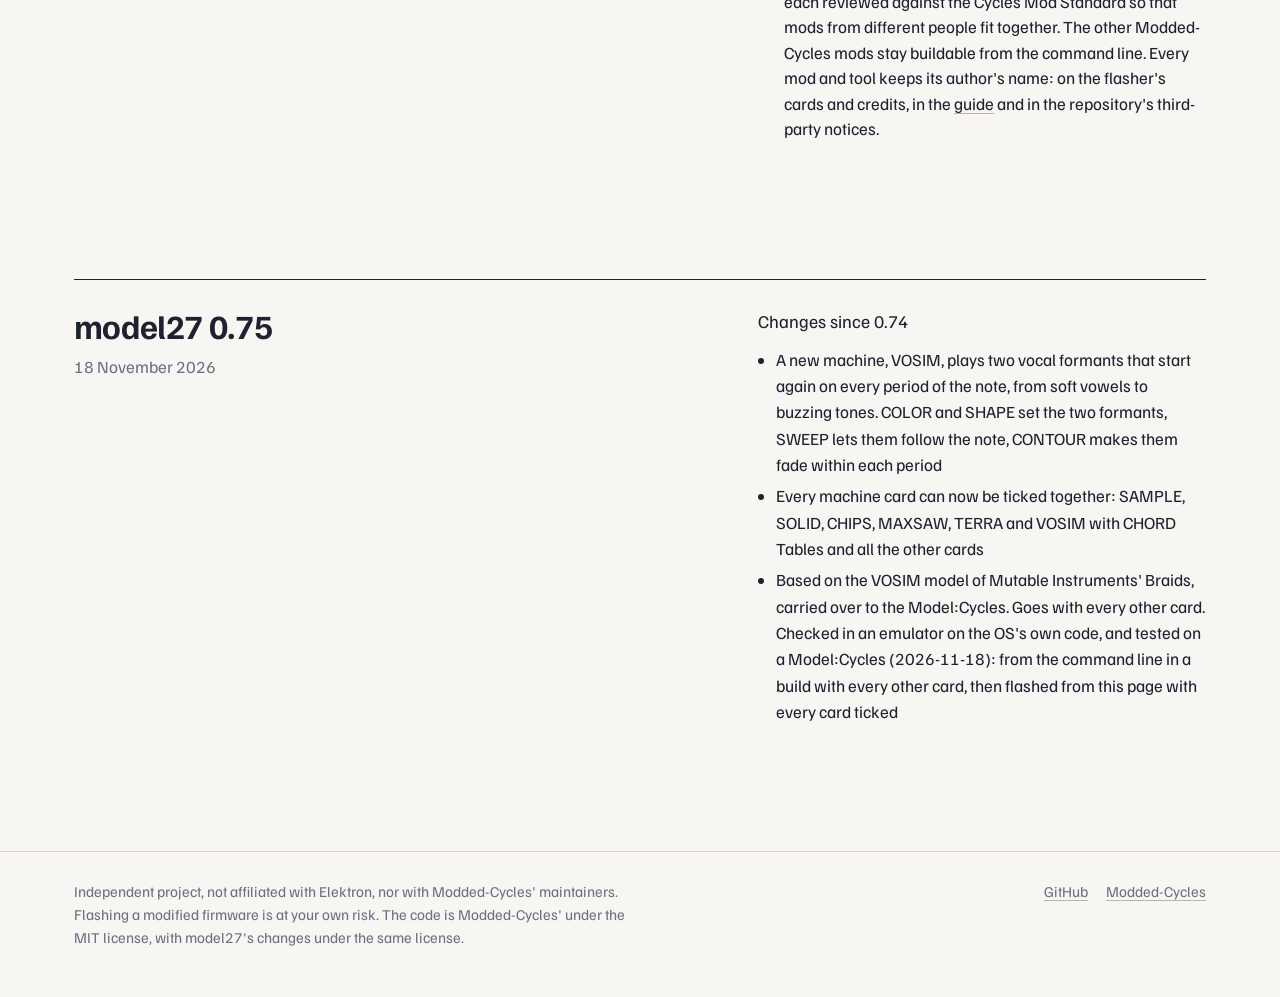
==== commit 937e470a: "VOSIM tested on the Model:Cycles from the page (release 0.75, notes/86 §13) The maintainer flashed r" ====
--- a/docs/index.html
+++ b/docs/index.html
@@ -11,7 +11,7 @@
 <link rel="preconnect" href="https://fonts.googleapis.com">
 <link rel="preconnect" href="https://fonts.gstatic.com" crossorigin>
 <link rel="stylesheet" href="https://fonts.googleapis.com/css2?family=Familjen+Grotesk:wght@400..700&family=Tiny5&display=swap">
-<link rel="stylesheet" href="assets/site.css?v=2026-11-18-03">
+<link rel="stylesheet" href="assets/site.css?v=2026-11-18-04">
 <script>try{var t=localStorage.getItem("mc-theme")}catch(e){}if(t)document.documentElement.setAttribute("data-theme",t)</script>
 <style>
   .intro{display:grid;grid-template-columns:minmax(0,7fr) minmax(0,5fr);gap:20px 56px;align-items:end;padding:44px 0 36px}
@@ -138,8 +138,8 @@
   </div>
 </footer>
 
-<script src="assets/release.js?v=2026-11-18-03"></script>
-<script src="assets/cycles.js?v=2026-11-18-03"></script>
-<script src="assets/site.js?v=2026-11-18-03"></script>
+<script src="assets/release.js?v=2026-11-18-04"></script>
+<script src="assets/cycles.js?v=2026-11-18-04"></script>
+<script src="assets/site.js?v=2026-11-18-04"></script>
 </body>
 </html>
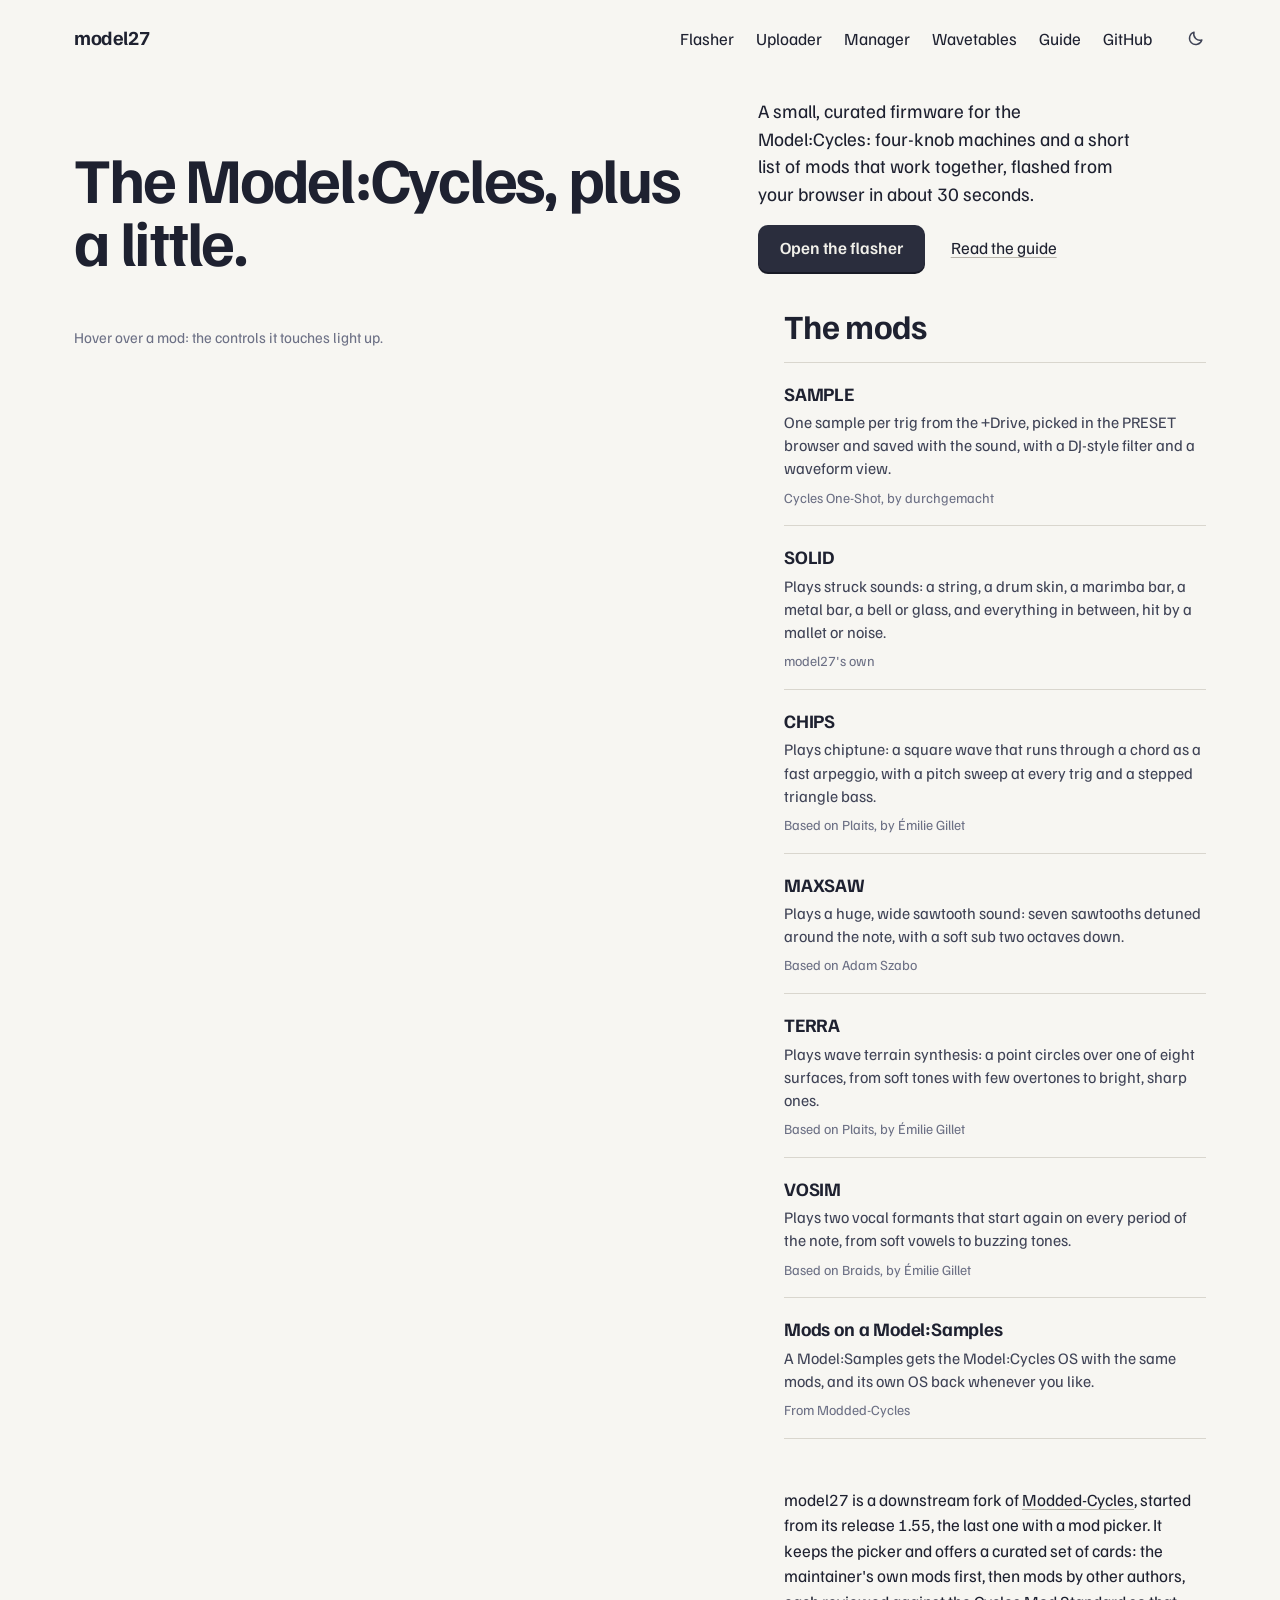
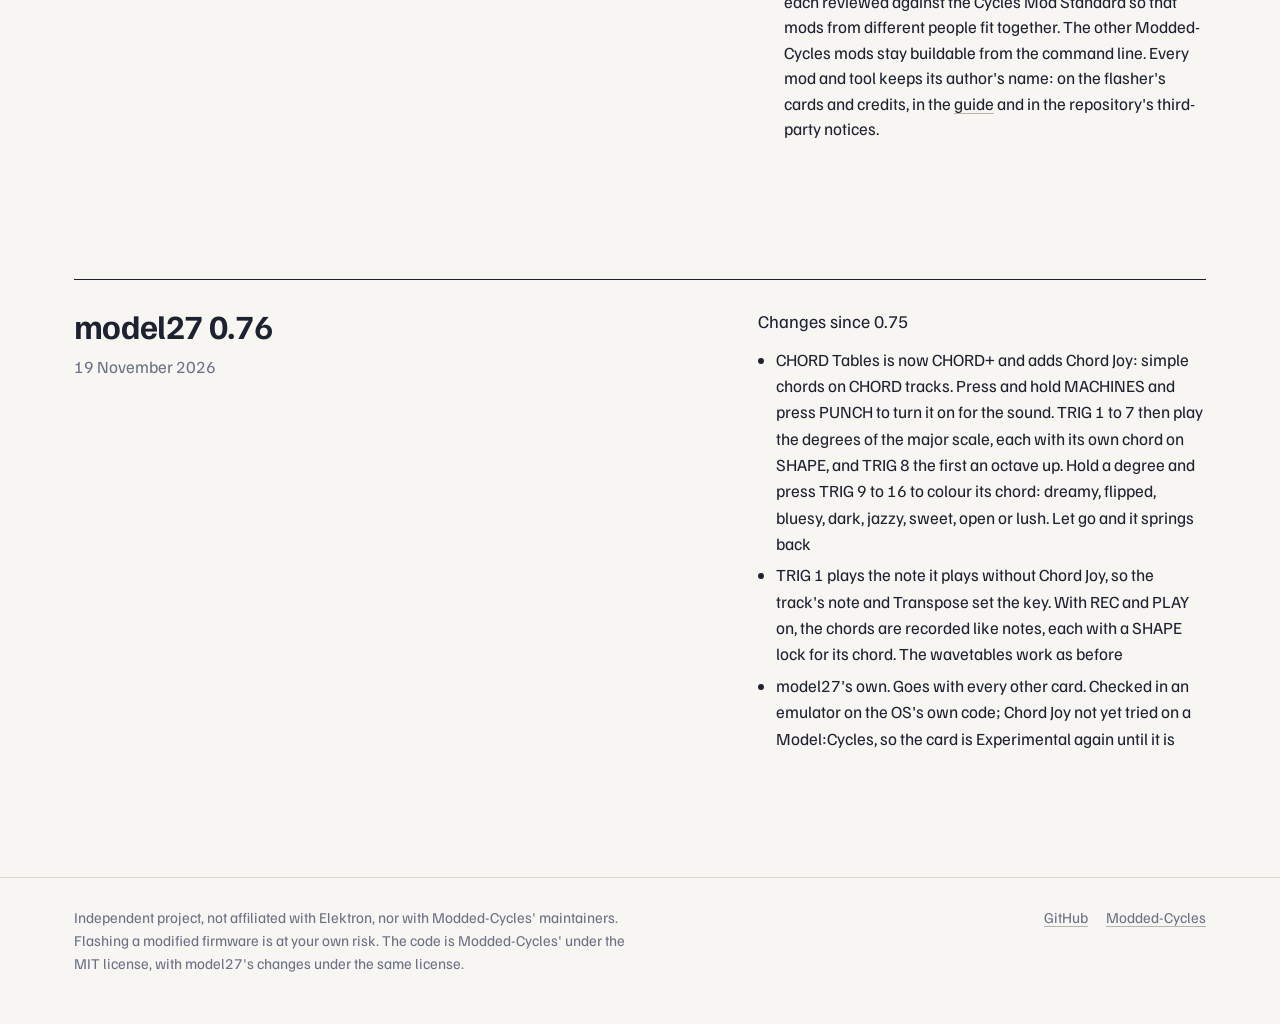
==== commit 61ac0f31: "CHORD+: Chord Joy joins CHORD Tables (chordtables 0.5, release 0.76, notes/87) CHORD Tables is now t" ====
--- a/docs/index.html
+++ b/docs/index.html
@@ -11,7 +11,7 @@
 <link rel="preconnect" href="https://fonts.googleapis.com">
 <link rel="preconnect" href="https://fonts.gstatic.com" crossorigin>
 <link rel="stylesheet" href="https://fonts.googleapis.com/css2?family=Familjen+Grotesk:wght@400..700&family=Tiny5&display=swap">
-<link rel="stylesheet" href="assets/site.css?v=2026-11-18-04">
+<link rel="stylesheet" href="assets/site.css?v=2026-11-19-02">
 <script>try{var t=localStorage.getItem("mc-theme")}catch(e){}if(t)document.documentElement.setAttribute("data-theme",t)</script>
 <style>
   .intro{display:grid;grid-template-columns:minmax(0,7fr) minmax(0,5fr);gap:20px 56px;align-items:end;padding:44px 0 36px}
@@ -138,8 +138,8 @@
   </div>
 </footer>
 
-<script src="assets/release.js?v=2026-11-18-04"></script>
-<script src="assets/cycles.js?v=2026-11-18-04"></script>
-<script src="assets/site.js?v=2026-11-18-04"></script>
+<script src="assets/release.js?v=2026-11-19-02"></script>
+<script src="assets/cycles.js?v=2026-11-19-02"></script>
+<script src="assets/site.js?v=2026-11-19-02"></script>
 </body>
 </html>
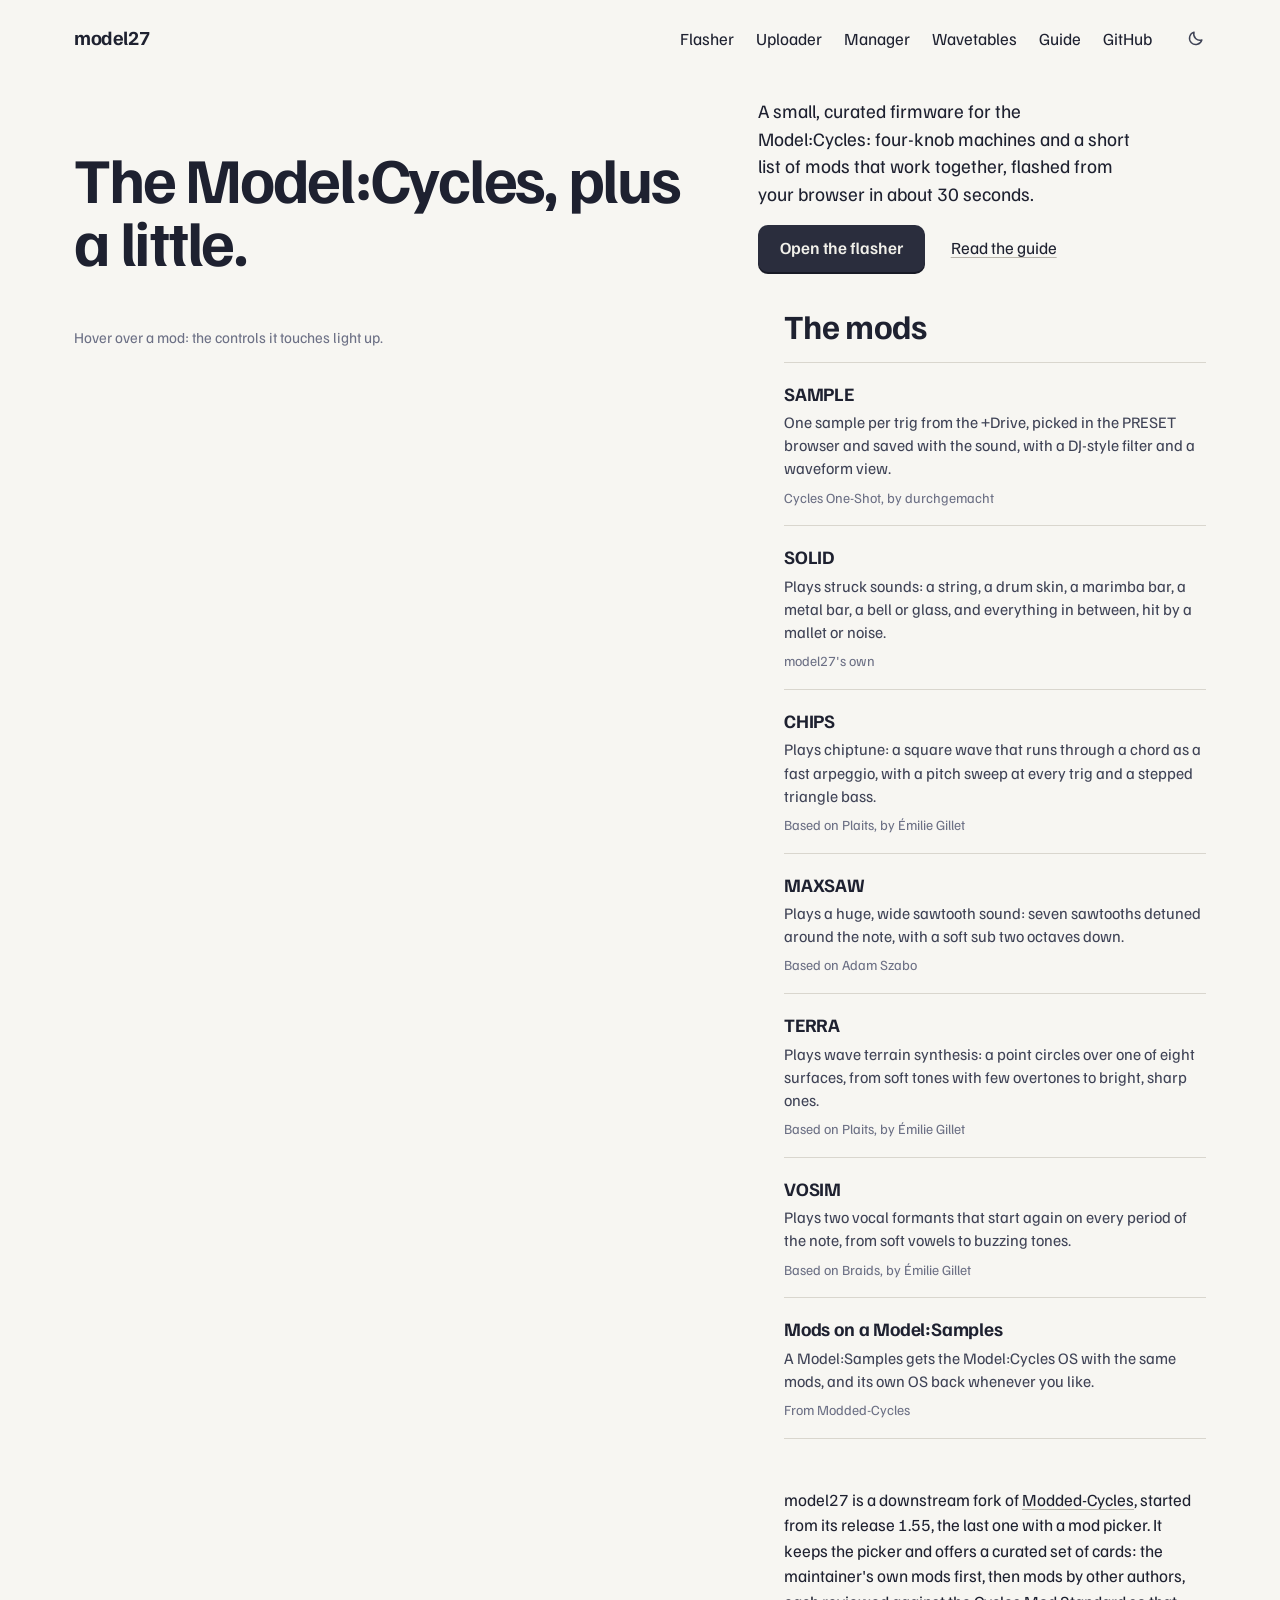
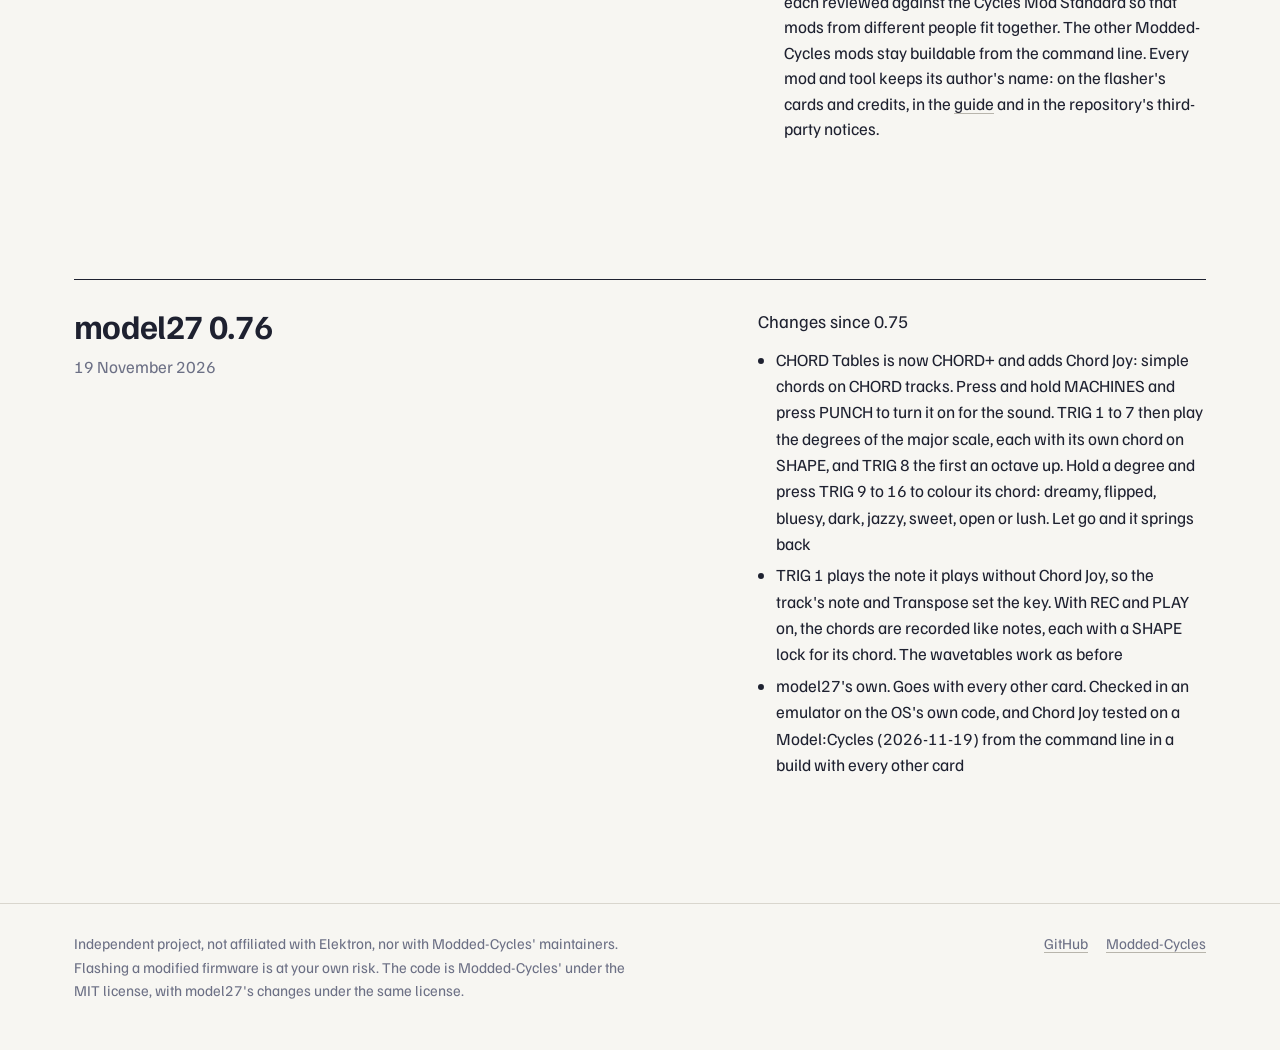
==== commit 5a7148d1: "CHORD+ tested on the Model:Cycles (chordtables 0.5, release 0.76, notes/87 §8) The maintainer flashe" ====
--- a/docs/index.html
+++ b/docs/index.html
@@ -11,7 +11,7 @@
 <link rel="preconnect" href="https://fonts.googleapis.com">
 <link rel="preconnect" href="https://fonts.gstatic.com" crossorigin>
 <link rel="stylesheet" href="https://fonts.googleapis.com/css2?family=Familjen+Grotesk:wght@400..700&family=Tiny5&display=swap">
-<link rel="stylesheet" href="assets/site.css?v=2026-11-19-02">
+<link rel="stylesheet" href="assets/site.css?v=2026-11-19-03">
 <script>try{var t=localStorage.getItem("mc-theme")}catch(e){}if(t)document.documentElement.setAttribute("data-theme",t)</script>
 <style>
   .intro{display:grid;grid-template-columns:minmax(0,7fr) minmax(0,5fr);gap:20px 56px;align-items:end;padding:44px 0 36px}
@@ -138,8 +138,8 @@
   </div>
 </footer>
 
-<script src="assets/release.js?v=2026-11-19-02"></script>
-<script src="assets/cycles.js?v=2026-11-19-02"></script>
-<script src="assets/site.js?v=2026-11-19-02"></script>
+<script src="assets/release.js?v=2026-11-19-03"></script>
+<script src="assets/cycles.js?v=2026-11-19-03"></script>
+<script src="assets/site.js?v=2026-11-19-03"></script>
 </body>
 </html>
